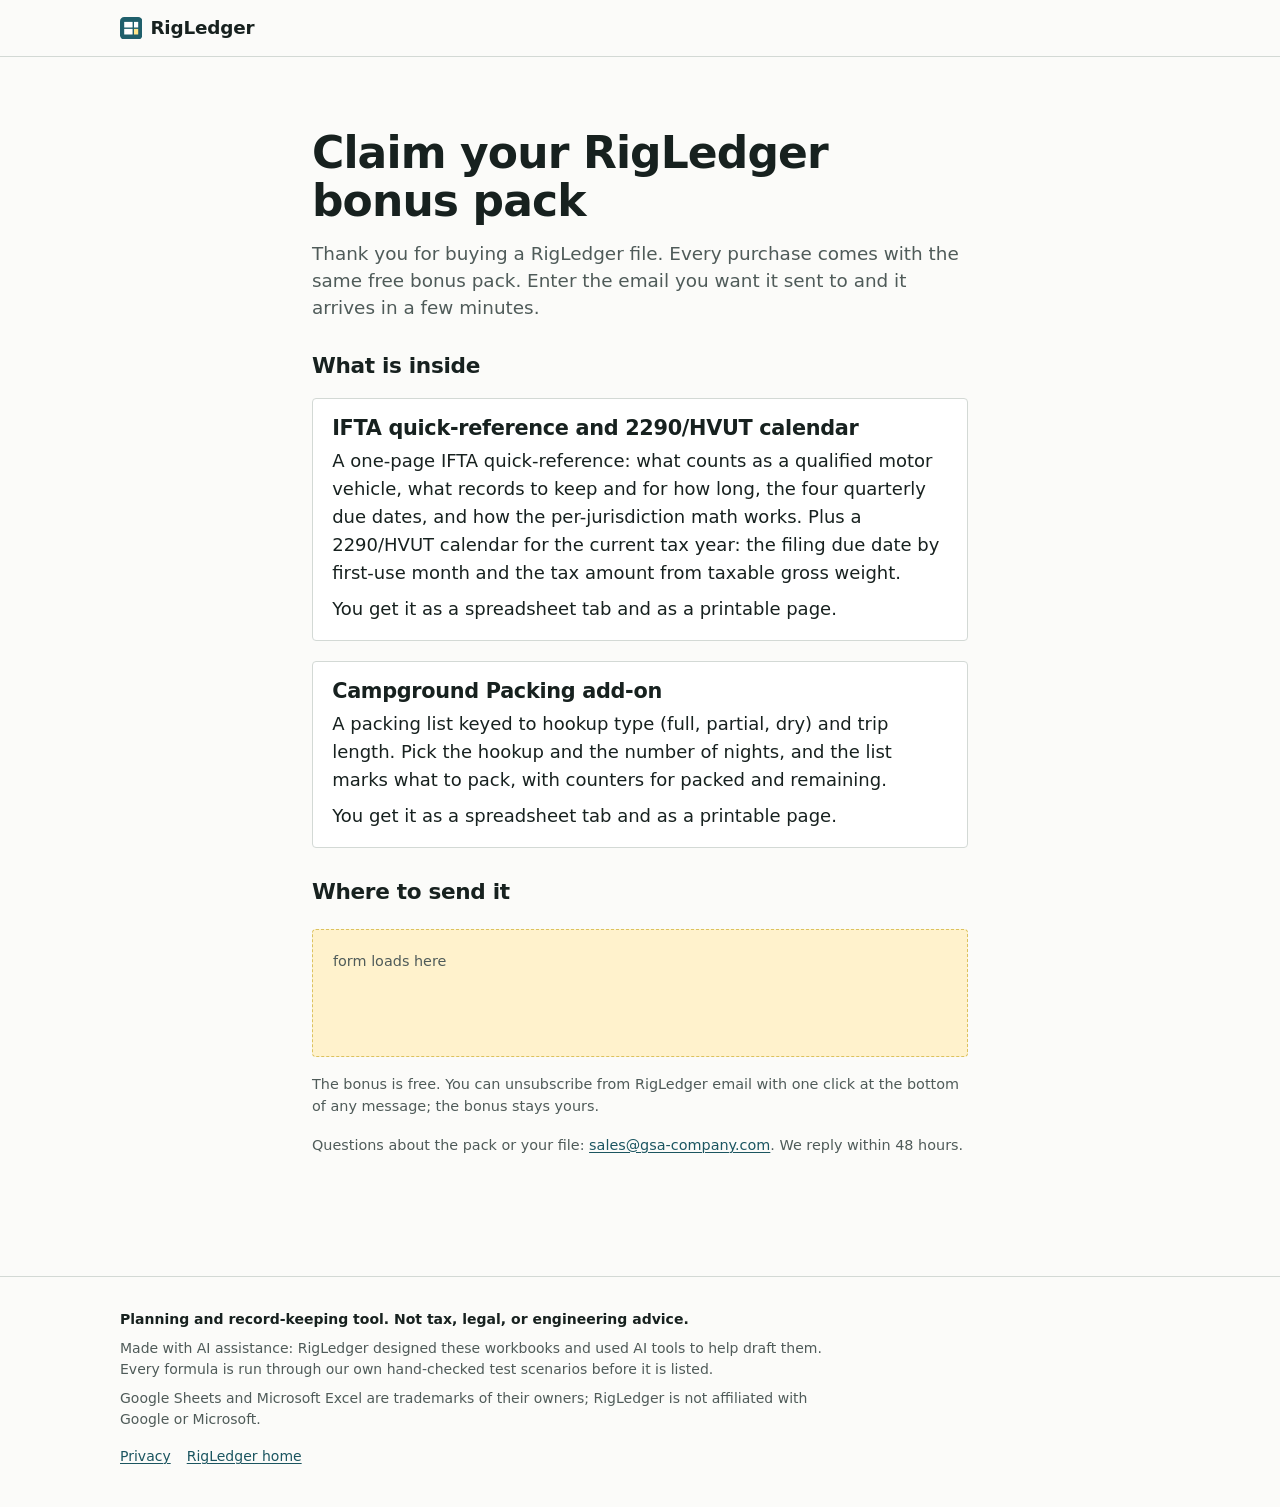
==== bonus.html @ 2b51b70e "RigLedger landing site: home, /bonus claim page, privacy, 404; Kit form placeholders; real product s" ====
<!DOCTYPE html>
<html lang="en">
<head>
<meta charset="utf-8">
<meta name="viewport" content="width=device-width, initial-scale=1">
<meta name="color-scheme" content="light dark">
<title>Claim your RigLedger bonus pack</title>
<meta name="description" content="The free bonus pack that comes with every RigLedger file: an IFTA quick-reference with the 2290/HVUT calendar, and the Campground Packing add-on.">
<meta name="robots" content="noindex">
<link rel="canonical" href="https://rigledger.gsa-company.com/bonus">
<link rel="icon" href="/favicon.svg" type="image/svg+xml">
<link rel="stylesheet" href="/style.css">
<!--
  Etsy policy guard: this page carries NO store links, prices, or buy buttons.
  Buyers reach it from the last page of a purchased file. Keep it that way.
-->
</head>
<body>
<a class="skip" href="#main">Skip to content</a>

<header class="site-head">
  <div class="wrap">
    <a class="wordmark" href="/">
      <svg viewBox="0 0 32 32" aria-hidden="true" focusable="false"><rect width="32" height="32" rx="6" fill="#1f5f6b"/><rect x="6" y="7" width="12" height="8" fill="#fff"/><rect x="20" y="7" width="6" height="8" fill="#fff"/><rect x="6" y="17" width="12" height="8" fill="#fff"/><rect x="20" y="17" width="6" height="8" fill="#ffe68a"/></svg>
      RigLedger
    </a>
  </div>
</header>

<main id="main" class="page">
  <div class="wrap">
    <h1>Claim your RigLedger bonus pack</h1>
    <p class="lede">Thank you for buying a RigLedger file. Every purchase comes with the same free bonus pack. Enter the email you want it sent to and it arrives in a few minutes.</p>

    <h2>What is inside</h2>
    <ul class="pack">
      <li>
        <h3>IFTA quick-reference and 2290/HVUT calendar</h3>
        <p>A one-page IFTA quick-reference: what counts as a qualified motor vehicle, what records to keep and for how long, the four quarterly due dates, and how the per-jurisdiction math works. Plus a 2290/HVUT calendar for the current tax year: the filing due date by first-use month and the tax amount from taxable gross weight.</p>
        <p>You get it as a spreadsheet tab and as a printable page.</p>
      </li>
      <li>
        <h3>Campground Packing add-on</h3>
        <p>A packing list keyed to hookup type (full, partial, dry) and trip length. Pick the hookup and the number of nights, and the list marks what to pack, with counters for packed and remaining.</p>
        <p>You get it as a spreadsheet tab and as a printable page.</p>
      </li>
    </ul>

    <h2>Where to send it</h2>
    <div class="signup" id="bonus-form">
      <!-- KIT_FORM_BONUS -->
      <p class="signup-note">form loads here</p>
    </div>

    <p class="small muted" style="margin-top:1rem">The bonus is free. You can unsubscribe from RigLedger email with one click at the bottom of any message; the bonus stays yours.</p>

    <p class="small muted">Questions about the pack or your file: <a href="mailto:sales@gsa-company.com">sales@gsa-company.com</a>. We reply within 48 hours.</p>
  </div>
</main>

<footer class="site-foot">
  <div class="wrap">
    <p class="legal">Planning and record-keeping tool. Not tax, legal, or engineering advice.</p>
    <p>Made with AI assistance: RigLedger designed these workbooks and used AI tools to help draft them. Every formula is run through our own hand-checked test scenarios before it is listed.</p>
    <p>Google Sheets and Microsoft Excel are trademarks of their owners; RigLedger is not affiliated with Google or Microsoft.</p>
    <nav aria-label="Legal">
      <a href="/privacy">Privacy</a>
      <a href="/">RigLedger home</a>
    </nav>
  </div>
</footer>
</body>
</html>
---- style.css ----
/* RigLedger site. One stylesheet, no build step, no web fonts.
   The palette is the workbook's own: teal header bars, yellow "type here" cells,
   grey result cells, gridline grey, white paper. */

:root {
  color-scheme: light dark;

  --paper: #fbfbf9;
  --surface: #ffffff;
  --ink: #17211f;
  --ink-2: #4f5b59;
  --rule: #d3d9d5;
  --teal: #1f5f6b;
  --teal-hover: #184d57;
  --teal-ink: #ffffff;
  --cell-in: #fff2cc;
  --cell-in-edge: #dcc25f;
  --cell-out: #eaeff1;
  --link: #1b5560;
  --focus: #1f5f6b;

  --wrap: 1120px;
  --gutter: clamp(1rem, 4vw, 2.5rem);
}

@media (prefers-color-scheme: dark) {
  :root {
    --paper: #121a1b;
    --surface: #182224;
    --ink: #e5eae8;
    --ink-2: #a3aeab;
    --rule: #2e3b3d;
    --teal: #6fbac5;
    --teal-hover: #8ccbd4;
    --teal-ink: #0f1a1b;
    --cell-in: #3a3318;
    --cell-in-edge: #7a6a2a;
    --cell-out: #1f2b2d;
    --link: #8fcbd3;
    --focus: #f2d77a;
  }
}

/* ---------- base ---------- */

* { box-sizing: border-box; }

html { -webkit-text-size-adjust: 100%; }

body {
  margin: 0;
  background: var(--paper);
  color: var(--ink);
  font-family: system-ui, -apple-system, "Segoe UI", Roboto, "Helvetica Neue", Arial, sans-serif;
  font-size: 1.0625rem;
  line-height: 1.55;
}

@media (min-width: 48em) {
  body { font-size: 1.125rem; }
}

img {
  max-width: 100%;
  height: auto;
  display: block;
}

a {
  color: var(--link);
  text-decoration-thickness: 1px;
  text-underline-offset: 0.15em;
}

p { margin: 0 0 1rem; }

ul { padding-left: 1.25rem; }

li { margin-bottom: 0.4rem; }

h1, h2, h3 {
  font-weight: 700;
  letter-spacing: -0.015em;
  line-height: 1.15;
  margin: 0;
}

h2 { font-size: clamp(1.5rem, 1.2rem + 1.4vw, 2rem); }

h3 { font-size: 1.3rem; }

:focus-visible {
  outline: 3px solid var(--focus);
  outline-offset: 3px;
}

.skip {
  position: absolute;
  left: -999px;
  top: 0;
  padding: 0.5rem 1rem;
  background: var(--surface);
  color: var(--ink);
}

.skip:focus { left: 1rem; top: 1rem; z-index: 10; }

.wrap {
  max-width: var(--wrap);
  margin-inline: auto;
  padding-inline: var(--gutter);
}

.measure { max-width: 62ch; }

.muted { color: var(--ink-2); }

.small { font-size: 0.9rem; }

/* ---------- header ---------- */

.site-head { border-bottom: 1px solid var(--rule); }

.site-head .wrap {
  display: flex;
  align-items: center;
  justify-content: space-between;
  gap: 1rem;
  padding-block: 0.85rem;
}

.wordmark {
  display: inline-flex;
  align-items: center;
  gap: 0.5rem;
  color: var(--ink);
  font-size: 1.15rem;
  font-weight: 700;
  letter-spacing: -0.01em;
  text-decoration: none;
}

.wordmark svg { width: 1.4rem; height: 1.4rem; }

.site-nav {
  display: flex;
  gap: 1.25rem;
  font-size: 0.95rem;
}

.site-nav a { color: var(--ink); text-decoration: none; }

.site-nav a:hover { text-decoration: underline; }

/* ---------- buttons ---------- */

.btn {
  display: inline-block;
  padding: 0.7rem 1.15rem;
  border: 1.5px solid var(--teal);
  border-radius: 3px;
  font-weight: 600;
  line-height: 1.2;
  text-decoration: none;
}

.btn-solid {
  background: var(--teal);
  color: var(--teal-ink);
}

.btn-solid:hover {
  background: var(--teal-hover);
  border-color: var(--teal-hover);
}

.btn-line {
  background: transparent;
  color: var(--link);
}

.btn-line:hover { background: var(--cell-out); }

/* ---------- hero ---------- */

.hero .wrap {
  display: grid;
  gap: 2.25rem;
  padding-block: clamp(2.5rem, 7vw, 5rem);
}

@media (min-width: 56em) {
  .hero .wrap {
    grid-template-columns: minmax(0, 1.15fr) minmax(0, 1fr);
    align-items: center;
    gap: clamp(2rem, 5vw, 4.5rem);
  }
}

.hero h1 {
  font-size: clamp(2rem, 1.2rem + 3.6vw, 3.25rem);
  line-height: 1.08;
  letter-spacing: -0.02em;
  max-width: 17ch;
  margin-bottom: 1rem;
}

.hero-sub {
  color: var(--ink-2);
  font-size: clamp(1.1rem, 1rem + 0.6vw, 1.35rem);
  line-height: 1.45;
  max-width: 32ch;
  margin-bottom: 1.5rem;
}

.hero-actions {
  display: flex;
  flex-wrap: wrap;
  align-items: center;
  gap: 0.75rem 1.25rem;
}

/* The worked example. Same conventions as the workbook:
   yellow = type here, grey and bold = result. */

.ledger {
  width: 100%;
  max-width: 30rem;
  border: 1px solid var(--rule);
  border-collapse: collapse;
  background: var(--surface);
  font-variant-numeric: tabular-nums;
}

.ledger th,
.ledger td {
  border: 1px solid var(--rule);
  padding: 0.6rem 0.8rem;
  font-weight: 400;
  text-align: left;
  vertical-align: middle;
}

.ledger th { color: var(--ink); }

.ledger td {
  min-width: 6.5rem;
  text-align: right;
  white-space: nowrap;
}

.ledger .in { background: var(--cell-in); }

.ledger .out {
  background: var(--cell-out);
  font-weight: 700;
}

.ledger .key th { font-weight: 700; }

.ledger caption {
  caption-side: bottom;
  padding-top: 0.7rem;
  color: var(--ink-2);
  font-size: 0.85rem;
  line-height: 1.45;
  text-align: left;
}

/* ---------- sections ---------- */

.section .wrap { padding-block: clamp(2rem, 6vw, 4rem); }

.section-head {
  display: flex;
  flex-wrap: wrap;
  align-items: baseline;
  gap: 0.25rem 1.5rem;
  margin-bottom: 1.5rem;
}

.section-head p {
  margin: 0;
  color: var(--ink-2);
}

/* products: each one is a ledger row, description left, amount right */

.product {
  display: grid;
  gap: 1.25rem;
  padding-block: 2rem;
  border-top: 1px solid var(--rule);
}

.product:last-of-type { border-bottom: 1px solid var(--rule); }

@media (min-width: 56em) {
  .product {
    grid-template-columns: minmax(0, 5fr) minmax(0, 6fr);
    gap: clamp(1.5rem, 4vw, 3.5rem);
    padding-block: 2.75rem;
  }
}

.shot { margin: 0; }

.shot a {
  display: block;
  border-radius: 4px;
}

.shot img {
  border: 1px solid var(--rule);
  border-radius: 4px;
  background: #fff;
}

@media (prefers-color-scheme: dark) {
  .shot img { filter: brightness(0.9); }
}

.shot figcaption {
  margin-top: 0.5rem;
  color: var(--ink-2);
  font-size: 0.85rem;
}

.product-head {
  display: flex;
  align-items: baseline;
  justify-content: space-between;
  gap: 1rem;
}

.price {
  font-size: 1.3rem;
  font-weight: 700;
  font-variant-numeric: tabular-nums;
  white-space: nowrap;
}

.product p { margin: 0.75rem 0 0; }

.facts {
  color: var(--ink-2);
  font-size: 0.95rem;
}

.buy {
  display: flex;
  flex-wrap: wrap;
  gap: 0.75rem;
  margin-top: 1.25rem;
}

/* free sheet */

.free .wrap {
  display: grid;
  gap: 2rem;
}

@media (min-width: 56em) {
  .free .wrap {
    grid-template-columns: minmax(0, 6fr) minmax(0, 5fr);
    gap: clamp(2rem, 5vw, 4rem);
  }
}

.free h2 { margin-bottom: 1rem; }

.signup {
  min-height: 8rem;
  margin-top: 1.25rem;
  padding: 1.25rem;
  border: 1.5px dashed var(--cell-in-edge);
  border-radius: 4px;
  background: var(--cell-in);
}

.signup-note {
  margin: 0;
  color: var(--ink-2);
  font-size: 0.9rem;
}

/* about */

.about .wrap { padding-top: 0; }

.about h2 { margin-bottom: 1rem; }

/* ---------- inner pages (bonus, privacy, 404) ---------- */

.page .wrap {
  max-width: 46rem;
  padding-block: clamp(2.5rem, 7vw, 4.5rem);
}

.page h1 {
  font-size: clamp(1.9rem, 1.3rem + 2.6vw, 2.75rem);
  line-height: 1.1;
  letter-spacing: -0.02em;
  margin-bottom: 1rem;
}

.page h2 {
  font-size: 1.35rem;
  margin: 2rem 0 0.6rem;
}

.page .lede {
  color: var(--ink-2);
  font-size: 1.15rem;
  line-height: 1.45;
}

.pack {
  display: grid;
  gap: 1.25rem;
  margin: 1.25rem 0 0;
  padding: 0;
  list-style: none;
}

.pack li {
  margin: 0;
  padding: 1.1rem 1.2rem;
  border: 1px solid var(--rule);
  border-radius: 4px;
  background: var(--surface);
}

.pack h3 { margin-bottom: 0.4rem; }

.pack p { margin: 0; }

.pack p + p { margin-top: 0.5rem; }

.page .signup { margin-top: 1.5rem; }

/* ---------- footer ---------- */

.site-foot {
  margin-top: 2rem;
  border-top: 1px solid var(--rule);
}

.site-foot .wrap {
  display: grid;
  gap: 0.5rem;
  padding-block: 2rem 2.5rem;
  color: var(--ink-2);
  font-size: 0.875rem;
  line-height: 1.5;
}

.site-foot p {
  margin: 0;
  max-width: 80ch;
}

.site-foot .legal {
  color: var(--ink);
  font-weight: 600;
}

.site-foot nav {
  display: flex;
  flex-wrap: wrap;
  gap: 1rem;
  margin-top: 0.5rem;
}

@media (prefers-reduced-motion: reduce) {
  * { transition: none !important; }
}
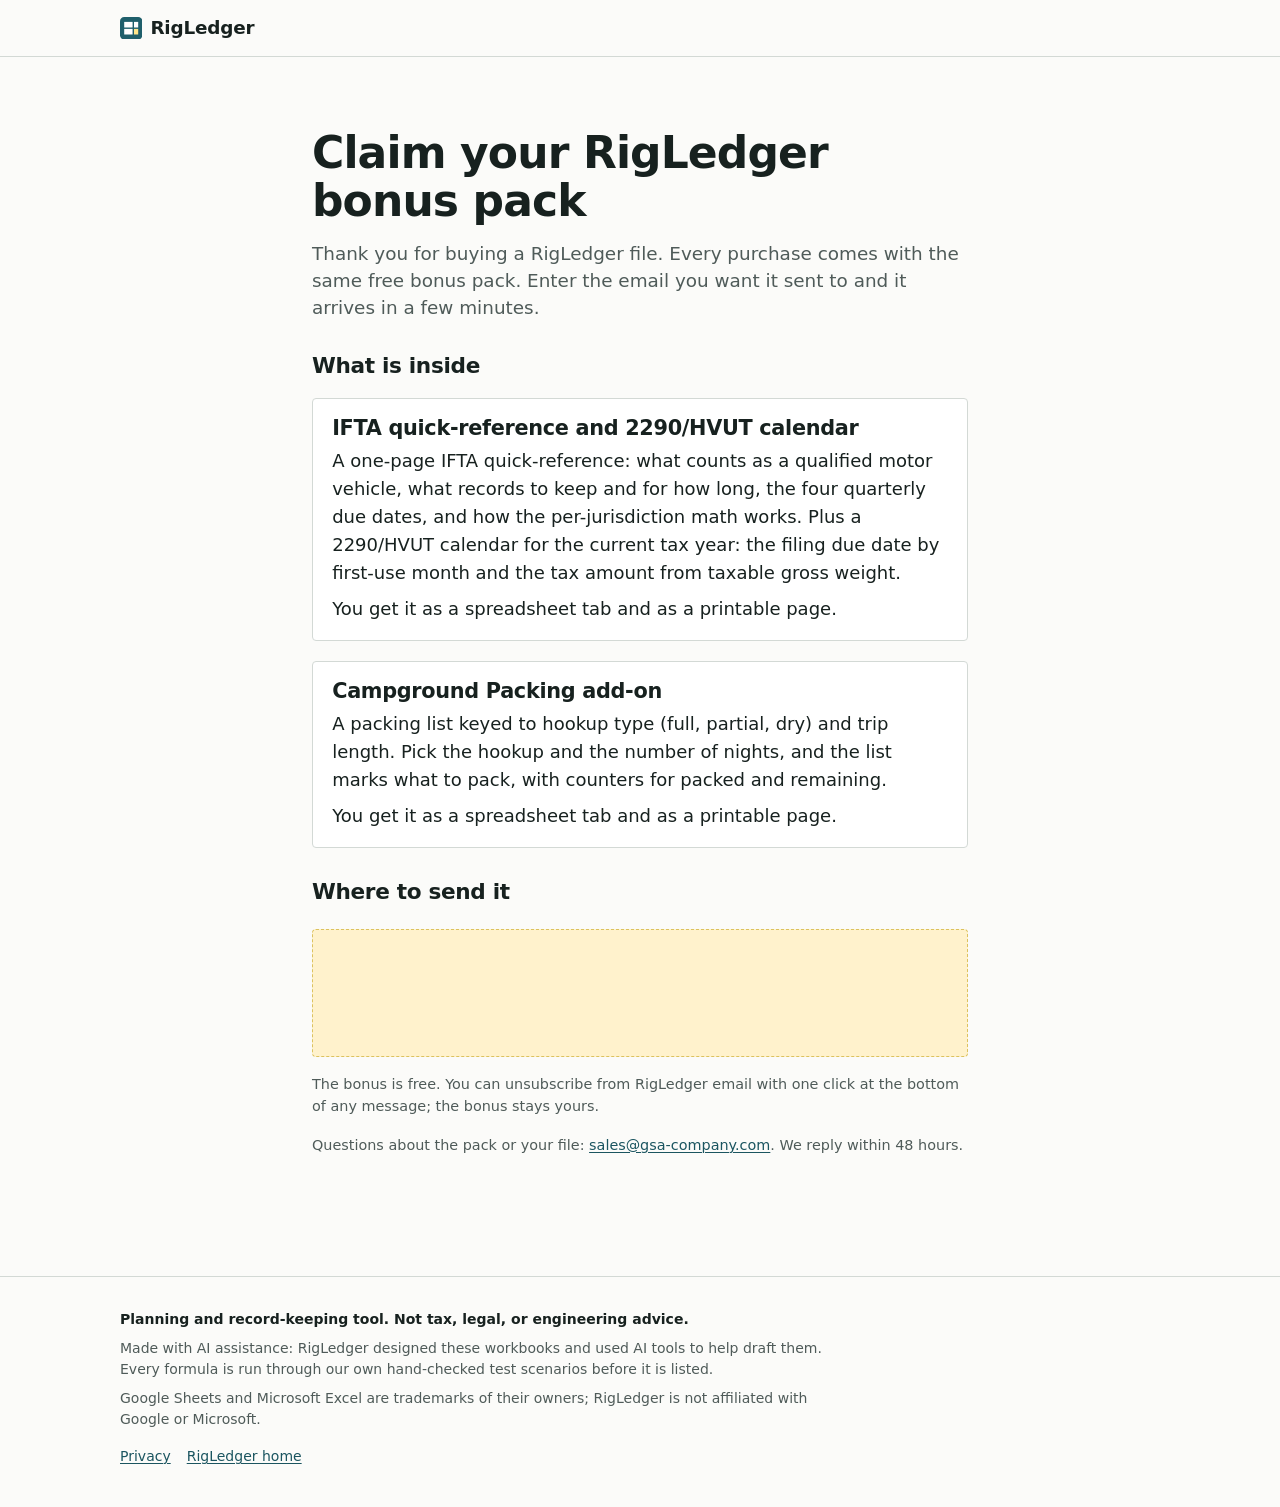
==== commit aceffc71: "bonus: Kit form 9888040 (bonus pack) embedded in place of the KIT_FORM_BONUS placeholder Co-Authored" ====
--- a/bonus.html
+++ b/bonus.html
@@ -1,73 +1,72 @@
-<!DOCTYPE html>
-<html lang="en">
-<head>
-<meta charset="utf-8">
-<meta name="viewport" content="width=device-width, initial-scale=1">
-<meta name="color-scheme" content="light dark">
-<title>Claim your RigLedger bonus pack</title>
-<meta name="description" content="The free bonus pack that comes with every RigLedger file: an IFTA quick-reference with the 2290/HVUT calendar, and the Campground Packing add-on.">
-<meta name="robots" content="noindex">
-<link rel="canonical" href="https://rigledger.gsa-company.com/bonus">
-<link rel="icon" href="/favicon.svg" type="image/svg+xml">
-<link rel="stylesheet" href="/style.css">
-<!--
-  Etsy policy guard: this page carries NO store links, prices, or buy buttons.
-  Buyers reach it from the last page of a purchased file. Keep it that way.
--->
-</head>
-<body>
-<a class="skip" href="#main">Skip to content</a>
-
-<header class="site-head">
-  <div class="wrap">
-    <a class="wordmark" href="/">
-      <svg viewBox="0 0 32 32" aria-hidden="true" focusable="false"><rect width="32" height="32" rx="6" fill="#1f5f6b"/><rect x="6" y="7" width="12" height="8" fill="#fff"/><rect x="20" y="7" width="6" height="8" fill="#fff"/><rect x="6" y="17" width="12" height="8" fill="#fff"/><rect x="20" y="17" width="6" height="8" fill="#ffe68a"/></svg>
-      RigLedger
-    </a>
-  </div>
-</header>
-
-<main id="main" class="page">
-  <div class="wrap">
-    <h1>Claim your RigLedger bonus pack</h1>
-    <p class="lede">Thank you for buying a RigLedger file. Every purchase comes with the same free bonus pack. Enter the email you want it sent to and it arrives in a few minutes.</p>
-
-    <h2>What is inside</h2>
-    <ul class="pack">
-      <li>
-        <h3>IFTA quick-reference and 2290/HVUT calendar</h3>
-        <p>A one-page IFTA quick-reference: what counts as a qualified motor vehicle, what records to keep and for how long, the four quarterly due dates, and how the per-jurisdiction math works. Plus a 2290/HVUT calendar for the current tax year: the filing due date by first-use month and the tax amount from taxable gross weight.</p>
-        <p>You get it as a spreadsheet tab and as a printable page.</p>
-      </li>
-      <li>
-        <h3>Campground Packing add-on</h3>
-        <p>A packing list keyed to hookup type (full, partial, dry) and trip length. Pick the hookup and the number of nights, and the list marks what to pack, with counters for packed and remaining.</p>
-        <p>You get it as a spreadsheet tab and as a printable page.</p>
-      </li>
-    </ul>
-
-    <h2>Where to send it</h2>
-    <div class="signup" id="bonus-form">
-      <!-- KIT_FORM_BONUS -->
-      <p class="signup-note">form loads here</p>
-    </div>
-
-    <p class="small muted" style="margin-top:1rem">The bonus is free. You can unsubscribe from RigLedger email with one click at the bottom of any message; the bonus stays yours.</p>
-
-    <p class="small muted">Questions about the pack or your file: <a href="mailto:sales@gsa-company.com">sales@gsa-company.com</a>. We reply within 48 hours.</p>
-  </div>
-</main>
-
-<footer class="site-foot">
-  <div class="wrap">
-    <p class="legal">Planning and record-keeping tool. Not tax, legal, or engineering advice.</p>
-    <p>Made with AI assistance: RigLedger designed these workbooks and used AI tools to help draft them. Every formula is run through our own hand-checked test scenarios before it is listed.</p>
-    <p>Google Sheets and Microsoft Excel are trademarks of their owners; RigLedger is not affiliated with Google or Microsoft.</p>
-    <nav aria-label="Legal">
-      <a href="/privacy">Privacy</a>
-      <a href="/">RigLedger home</a>
-    </nav>
-  </div>
-</footer>
-</body>
-</html>
+<!DOCTYPE html>
+<html lang="en">
+<head>
+<meta charset="utf-8">
+<meta name="viewport" content="width=device-width, initial-scale=1">
+<meta name="color-scheme" content="light dark">
+<title>Claim your RigLedger bonus pack</title>
+<meta name="description" content="The free bonus pack that comes with every RigLedger file: an IFTA quick-reference with the 2290/HVUT calendar, and the Campground Packing add-on.">
+<meta name="robots" content="noindex">
+<link rel="canonical" href="https://rigledger.gsa-company.com/bonus">
+<link rel="icon" href="/favicon.svg" type="image/svg+xml">
+<link rel="stylesheet" href="/style.css">
+<!--
+  Etsy policy guard: this page carries NO store links, prices, or buy buttons.
+  Buyers reach it from the last page of a purchased file. Keep it that way.
+-->
+</head>
+<body>
+<a class="skip" href="#main">Skip to content</a>
+
+<header class="site-head">
+  <div class="wrap">
+    <a class="wordmark" href="/">
+      <svg viewBox="0 0 32 32" aria-hidden="true" focusable="false"><rect width="32" height="32" rx="6" fill="#1f5f6b"/><rect x="6" y="7" width="12" height="8" fill="#fff"/><rect x="20" y="7" width="6" height="8" fill="#fff"/><rect x="6" y="17" width="12" height="8" fill="#fff"/><rect x="20" y="17" width="6" height="8" fill="#ffe68a"/></svg>
+      RigLedger
+    </a>
+  </div>
+</header>
+
+<main id="main" class="page">
+  <div class="wrap">
+    <h1>Claim your RigLedger bonus pack</h1>
+    <p class="lede">Thank you for buying a RigLedger file. Every purchase comes with the same free bonus pack. Enter the email you want it sent to and it arrives in a few minutes.</p>
+
+    <h2>What is inside</h2>
+    <ul class="pack">
+      <li>
+        <h3>IFTA quick-reference and 2290/HVUT calendar</h3>
+        <p>A one-page IFTA quick-reference: what counts as a qualified motor vehicle, what records to keep and for how long, the four quarterly due dates, and how the per-jurisdiction math works. Plus a 2290/HVUT calendar for the current tax year: the filing due date by first-use month and the tax amount from taxable gross weight.</p>
+        <p>You get it as a spreadsheet tab and as a printable page.</p>
+      </li>
+      <li>
+        <h3>Campground Packing add-on</h3>
+        <p>A packing list keyed to hookup type (full, partial, dry) and trip length. Pick the hookup and the number of nights, and the list marks what to pack, with counters for packed and remaining.</p>
+        <p>You get it as a spreadsheet tab and as a printable page.</p>
+      </li>
+    </ul>
+
+    <h2>Where to send it</h2>
+    <div class="signup" id="bonus-form">
+      <script async data-uid="3ccb26101b" src="https://rigledger.kit.com/3ccb26101b/index.js"></script>
+    </div>
+
+    <p class="small muted" style="margin-top:1rem">The bonus is free. You can unsubscribe from RigLedger email with one click at the bottom of any message; the bonus stays yours.</p>
+
+    <p class="small muted">Questions about the pack or your file: <a href="mailto:sales@gsa-company.com">sales@gsa-company.com</a>. We reply within 48 hours.</p>
+  </div>
+</main>
+
+<footer class="site-foot">
+  <div class="wrap">
+    <p class="legal">Planning and record-keeping tool. Not tax, legal, or engineering advice.</p>
+    <p>Made with AI assistance: RigLedger designed these workbooks and used AI tools to help draft them. Every formula is run through our own hand-checked test scenarios before it is listed.</p>
+    <p>Google Sheets and Microsoft Excel are trademarks of their owners; RigLedger is not affiliated with Google or Microsoft.</p>
+    <nav aria-label="Legal">
+      <a href="/privacy">Privacy</a>
+      <a href="/">RigLedger home</a>
+    </nav>
+  </div>
+</footer>
+</body>
+</html>
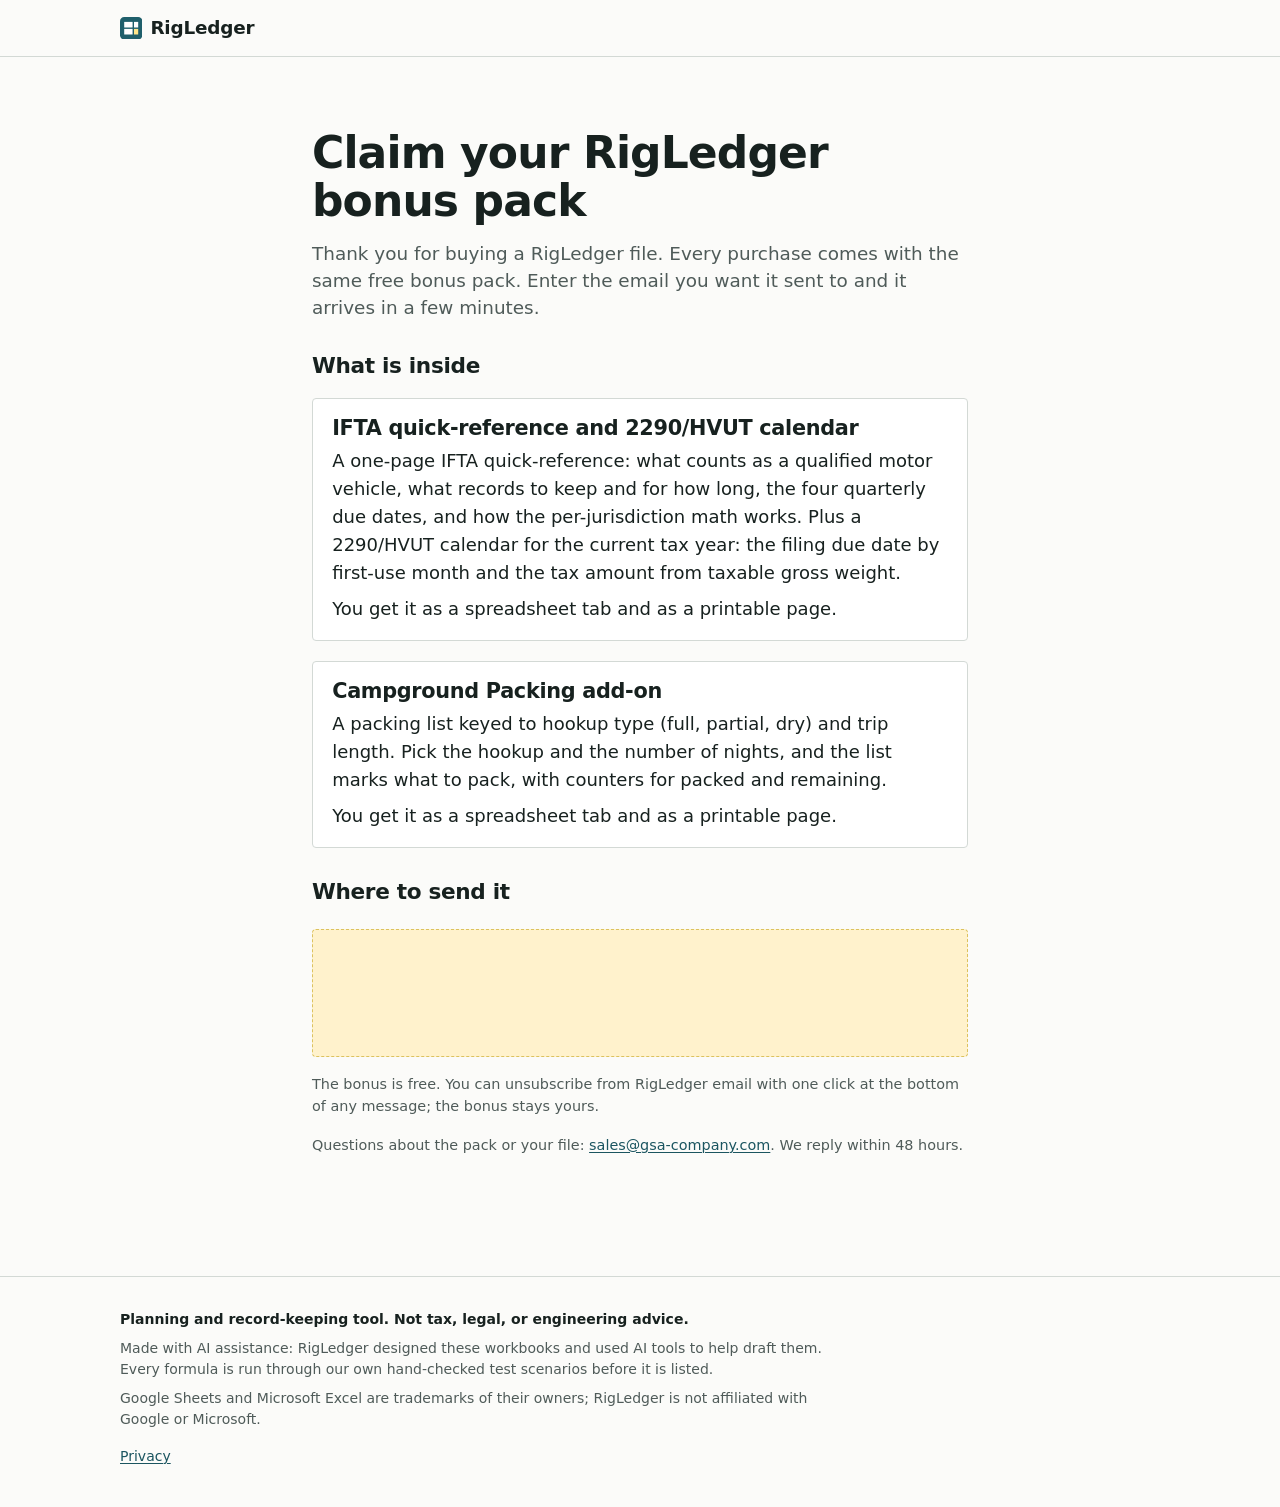
==== commit 0099f833: "funnel-review fixes: hide the three Gumroad buttons until the store exists (P0-2), /bonus no longer " ====
--- a/bonus.html
+++ b/bonus.html
@@ -20,10 +20,10 @@
 
 <header class="site-head">
   <div class="wrap">
-    <a class="wordmark" href="/">
+    <span class="wordmark">
       <svg viewBox="0 0 32 32" aria-hidden="true" focusable="false"><rect width="32" height="32" rx="6" fill="#1f5f6b"/><rect x="6" y="7" width="12" height="8" fill="#fff"/><rect x="20" y="7" width="6" height="8" fill="#fff"/><rect x="6" y="17" width="12" height="8" fill="#fff"/><rect x="20" y="17" width="6" height="8" fill="#ffe68a"/></svg>
       RigLedger
-    </a>
+    </span>
   </div>
 </header>
 
@@ -64,7 +64,6 @@
     <p>Google Sheets and Microsoft Excel are trademarks of their owners; RigLedger is not affiliated with Google or Microsoft.</p>
     <nav aria-label="Legal">
       <a href="/privacy">Privacy</a>
-      <a href="/">RigLedger home</a>
     </nav>
   </div>
 </footer>
